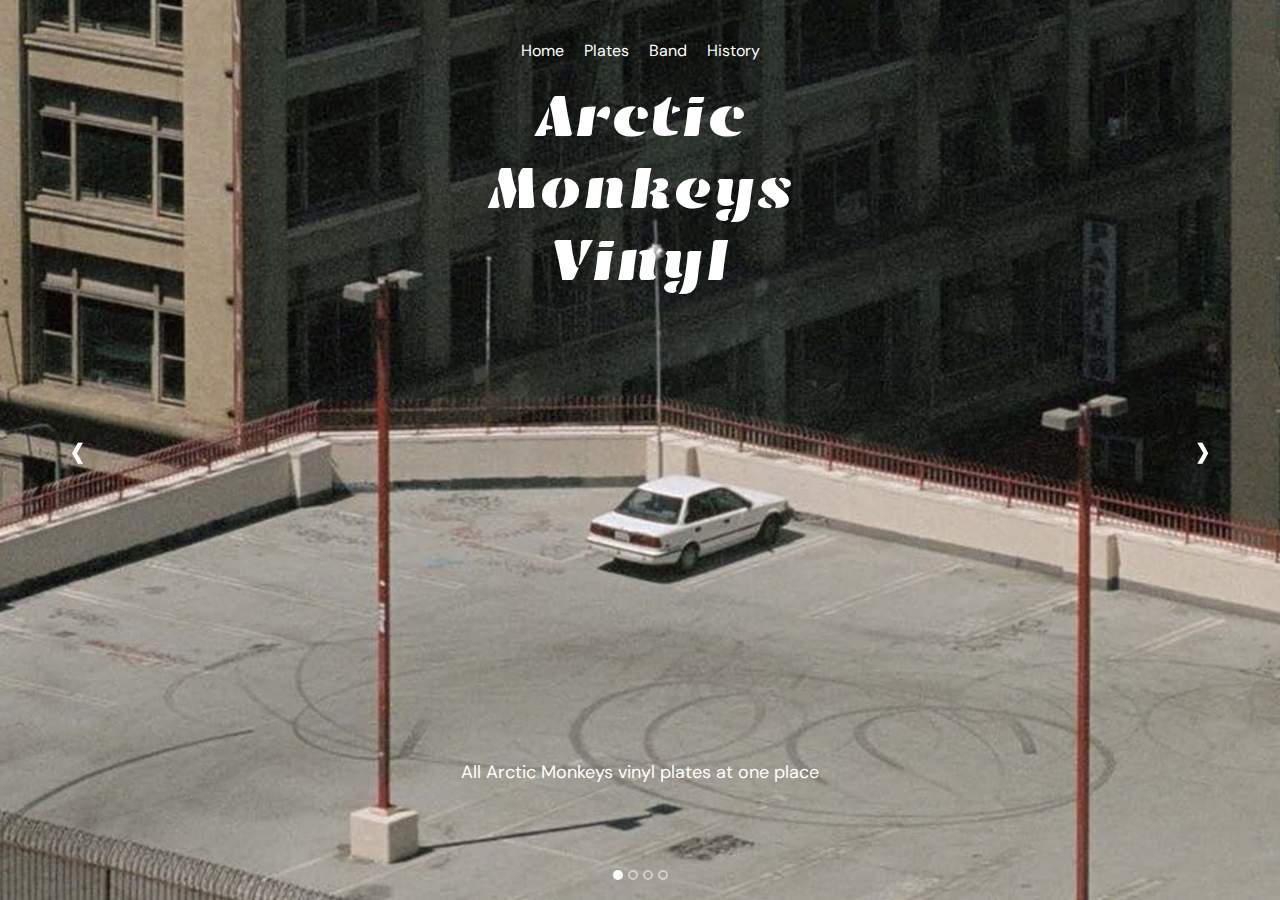
==== index.html @ 73c47a01 "first commit" ====
<!DOCTYPE html>
<html lang="en">
<head>
    <meta charset="UTF-8">
    <meta name="viewport" content="width=device-width, initial-scale=1.0">
    <title>Arctic Monkeys Vinyl</title>
    <link rel="icon" href="img/pngwing.com.png" type="image/x-icon">
    <link href="styles/style_home.css" rel="stylesheet">
    <link href="styles/page_navigation.css" rel="stylesheet">
    <link href="styles/load.css" rel="stylesheet">
    <link href="styles/transition.css" rel="stylesheet">

    <link rel="preconnect" href="https://fonts.googleapis.com">
    <link rel="preconnect" href="https://fonts.gstatic.com" crossorigin>
    <link href="https://fonts.googleapis.com/css2?family=Emblema+One&display=swap" rel="stylesheet">

    <link rel="preconnect" href="https://fonts.googleapis.com">
    <link rel="preconnect" href="https://fonts.gstatic.com" crossorigin>
    <link href="https://fonts.googleapis.com/css2?family=DM+Sans:ital,opsz,wght@0,9..40,100..1000;1,9..40,100..1000&display=swap" rel="stylesheet">

</head>
<body>
    <div id="preloader"></div>
    <div class="transition transition-1 is-active"></div>

    <!-- Background Image Section -->
    <div class="background">
        <nav>
            <a href="index.html" class="nav-item active">Home</a>
            <a href="plates.html"class="nav-item">Plates</a>
            <a href="members.html"class="nav-item">Band</a>
            <a href="history.html"class="nav-item">History</a>    
        </nav>

        <div class="button-container">
            <a href="task.html" class="invisible-button">Invisible button</a>
        </div>
        
        <!-- Main Title -->
        <h1 class="title">Arctic <br> Monkeys <br> Vinyl</h1>
        <img src="img/group photo.png" alt="Arctic Monkeys" class="image">
        <p class="Bottom_text" class="Dm_Sans" >All Arctic Monkeys vinyl plates at one place</p>

        <button class="arrow left-arrow">&#8249;</button> <!-- Left Arrow -->
        <button class="arrow right-arrow">&#8250;</button> <!-- Right Arrow -->

        <div class="indicator-container">
            <div class="indicator active"></div>
            <div class="indicator"></div>
            <div class="indicator"></div>
            <div class="indicator"></div>
        </div>
    </div>
    <script src="scripts/nav_script.js"></script>
    <script src="scripts/load_script.js"></script>
    <script src="scripts/transition.js"></script>
</body>
</html>
---- styles/style_home.css ----
* {
    margin: 0;
    padding: 0;
    box-sizing: border-box;
}

body, html {
    height: 100%;
    font-family: Arial, sans-serif;
}

/* Background Image */
.background {
    background-image: url('../img/im-not-a-wall.jpeg');
    background-size: cover;
    background-position: center;
    height: 100vh;
    display: flex;
    flex-direction: column;
    justify-content: center;
    align-items: center;
    text-align: center;
}

p {
    position: absolute;
    color: white;
    left: 50%;
    font-size: 18px;
    bottom: 116px;  
    font-family: "DM Sans", sans-serif;
    font-optical-sizing: auto;
    font-style: normal;
    transform: translateX(-50%);
}

.emblema-one-regular {
    font-family: "Emblema One", system-ui;
    font-weight: 400;
    font-style: normal;
    font-optical-sizing: auto;
  }

.title{
    position: absolute; /* Position it absolutely */
    top: 80px; /* Moves the title down 50 pixels from the top */
    left: 50%; /* Center it horizontally */
    transform: translateX(-50%); /* Correct for centering */
    color: white;
    font-size: 60px;
    display: flex;  
    font-family: "Emblema One", system-ui;
    font-weight: 400;
    font-style: normal;
    font-optical-sizing: auto;
    animation: fadeText 6s ease-in-out infinite;
}

.image {
    width: 30%; /* Full width */
    top: 12%;
    height: auto; /* Maintain aspect ratio */
    position: absolute; /* Position absolute to overlap the text */
    opacity: 0; /* Start hidden */
    animation: fadeImage 6s ease-in-out infinite; /* Animation for fading image */
    z-index: 1; /* Ensure image is below the text */
}

@keyframes fade {
    0%, 100% {
        opacity: 1; /* Fully visible */
    }
    50% {
        opacity: 0.5; /* Fully transparent */
    }
}

@keyframes fadeText {
    0%, 100% {
        opacity: 1; /* Fully visible */
    }
    50% {
        opacity: 0; /* Fully transparent */
    }
}

/* Animation for fading image */
@keyframes fadeImage {
    0%, 100% {
        opacity: 0; /* Fully transparent */
    }
    50% {
        opacity: 1; /* Fully visible */
    }
}


.invisible-button {
    background-color: transparent; /* No background color */
    border: none;                 /* No border */
    color: transparent;           /* Text color is transparent */
    cursor: pointer;              /* Change cursor to pointer on hover */
    position: absolute;           /* Positioning (optional, can be adjusted) */
    width: 100px;                 /* Set the width */
    cursor: pointer;
    height: 50px;                 /* Set the height */
    /* You can set the top and left values to position it as needed */
    top: 20px;                    /* Adjust as needed */
    left: 20px;                   /* Adjust as needed */
}

/* Optional: Add a hover effect */
.invisible-button:hover {
    outline: 1px solid rgba(255, 255, 255, 0.5); /* Optional visual feedback on hover */
}
---- styles/page_navigation.css ----
/* Navigation Menu */
nav {
    position: absolute;
    top: 40px;
    left: 50%;
    transform: translateX(-50%);
    display: flex;
    gap: 20px;
}

nav a {
    color: white;
    text-decoration: none;
    font-size: 16px;
    font-weight: 400;
    font-family: "DM Sans", sans-serif;
    font-optical-sizing: auto;
    font-style: normal;
    transition: color 0.3s ease;
}

nav a:hover {
    color: rgba(255, 255, 255, 0.3);
}

.indicator-container {
    display: flex;
    justify-content: center;
    position: fixed; /* Fixed position at the bottom */
    bottom: 20px; /* Distance from the bottom of the screen */
    gap: 5px; /* Space between dots */
}

/* Dot Indicators */
.indicator {
    height: 10px; /* Height of the dot */
    width: 10px; /* Width of the dot */
    border-color: rgba(255, 255, 255, 0.5); /* Color of the dot */
    border-radius: 50%; /* Make it a circle */;
    border-style: solid;
    border-width: 2px;
    transition: background-color 0.3s ease; /* Smooth transition for the dot */
}

.indicator.active {
    background-color: white; /* Highlight active dot */
}


.arrow {
    position: fixed; /* Fixed position on the sides */
    top: 50%;
    transform: translateY(-50%);
    border: none;
    padding: 10px;
    cursor: pointer;
    z-index: 1;
    font-size: 60px; /* Arrow size */
    color: white;
    background: transparent; /* Make background transparent */
    transition: color 0.3s ease; /* Smooth color transition on hover */
    font-family: "DM Sans", sans-serif;
    font-optical-sizing: auto;
    font-style: normal;
}

.arrow:hover{
    color: rgba(255, 255, 255, 0.3);
}

.left-arrow {
    left: 60px; /* Position left */
}

.right-arrow {
    right: 60px; /* Position right */
}

.right-arrow,
.left-arrow {
    opacity: 1; /* Default opacity */
    transition: opacity 0.3s ease; /* Transition for smooth fade-out */
}

.right-arrow.hidden,
.left-arrow.hidden {
    opacity: 0; /* Fade out opacity */
    pointer-events: none; /* Prevent interaction when hidden */
}

/* Arctic Monkeys Vinyl Text */
.vinyl-picture {
    position: fixed; 
    top: 3%; 
    left: 1.5%; 
    width: 6%; 
    height: auto; 
    z-index: 98; 
    transition: transform 0.3s ease; 
}

.vinyl-picture:hover {
    transform: scale(1.1); /* Scale up slightly when hovered */
}
---- styles/load.css ----
#preloader{
    background: #000 url(../img/giphy.gif) no-repeat center center;
    background-size: 15%; /* Cover the whole screen */
    background-position: center; /* Center the background */
    height: 100vh;
    width: 100%;
    position: fixed;
    z-index: 100;
}
---- styles/transition.css ----
.transition-1{
    position: fixed;
    top: 0;
    left: 0;
    right: 0;
    bottom: 0;
    z-index: 99;
    background-color: #000;
    opacity: 0;
    pointer-events: none;
    transition: 0.5s ease-out;
    
}

.transition-1.is-active {
    opacity: 1;
    pointer-events: all;
}
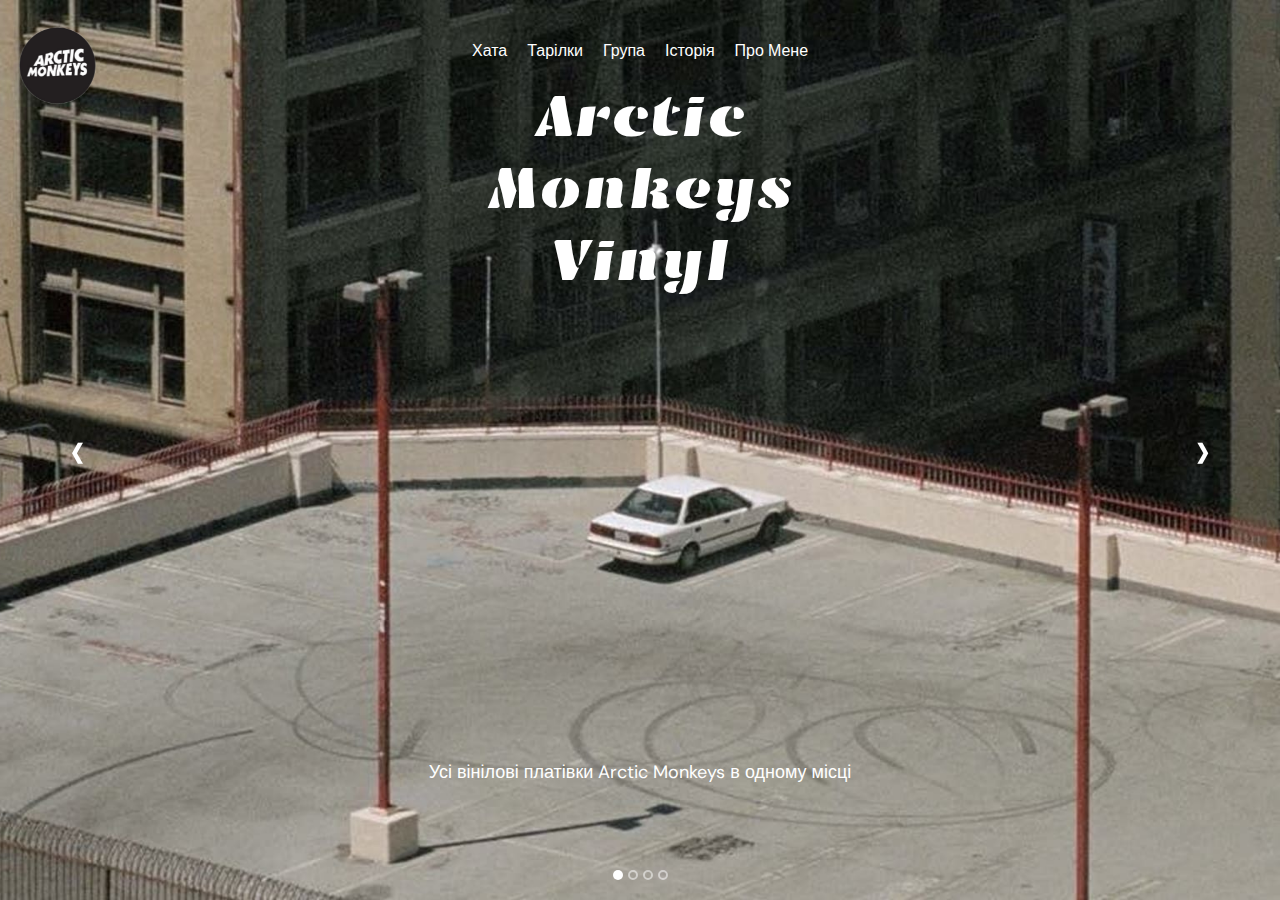
==== commit 8132f64f: "translated text" ====
--- a/index.html
+++ b/index.html
@@ -23,13 +23,18 @@
     <div id="preloader"></div>
     <div class="transition transition-1 is-active"></div>
 
+
+    <a href="index.html">
+        <img src="img/pngwing.com.png" alt="Arctic Monkeys Logo" class="vinyl-picture">
+    </a>
     <!-- Background Image Section -->
     <div class="background">
         <nav>
-            <a href="index.html" class="nav-item active">Home</a>
-            <a href="plates.html"class="nav-item">Plates</a>
-            <a href="members.html"class="nav-item">Band</a>
-            <a href="history.html"class="nav-item">History</a>    
+            <a href="index.html" class="nav-item active">Хата</a>
+            <a href="plates.html"class="nav-item">Тарілки</a>
+            <a href="members.html"class="nav-item">Група</a>
+            <a href="history.html"class="nav-item">Історія</a>   
+            <a href="task.html">Про Мене</a>   
         </nav>
 
         <div class="button-container">
@@ -39,7 +44,7 @@
         <!-- Main Title -->
         <h1 class="title">Arctic <br> Monkeys <br> Vinyl</h1>
         <img src="img/group photo.png" alt="Arctic Monkeys" class="image">
-        <p class="Bottom_text" class="Dm_Sans" >All Arctic Monkeys vinyl plates at one place</p>
+        <p class="Bottom_text" class="Dm_Sans" >Усі вінілові платівки Arctic Monkeys в одному місці</p>
 
         <button class="arrow left-arrow">&#8249;</button> <!-- Left Arrow -->
         <button class="arrow right-arrow">&#8250;</button> <!-- Right Arrow -->
